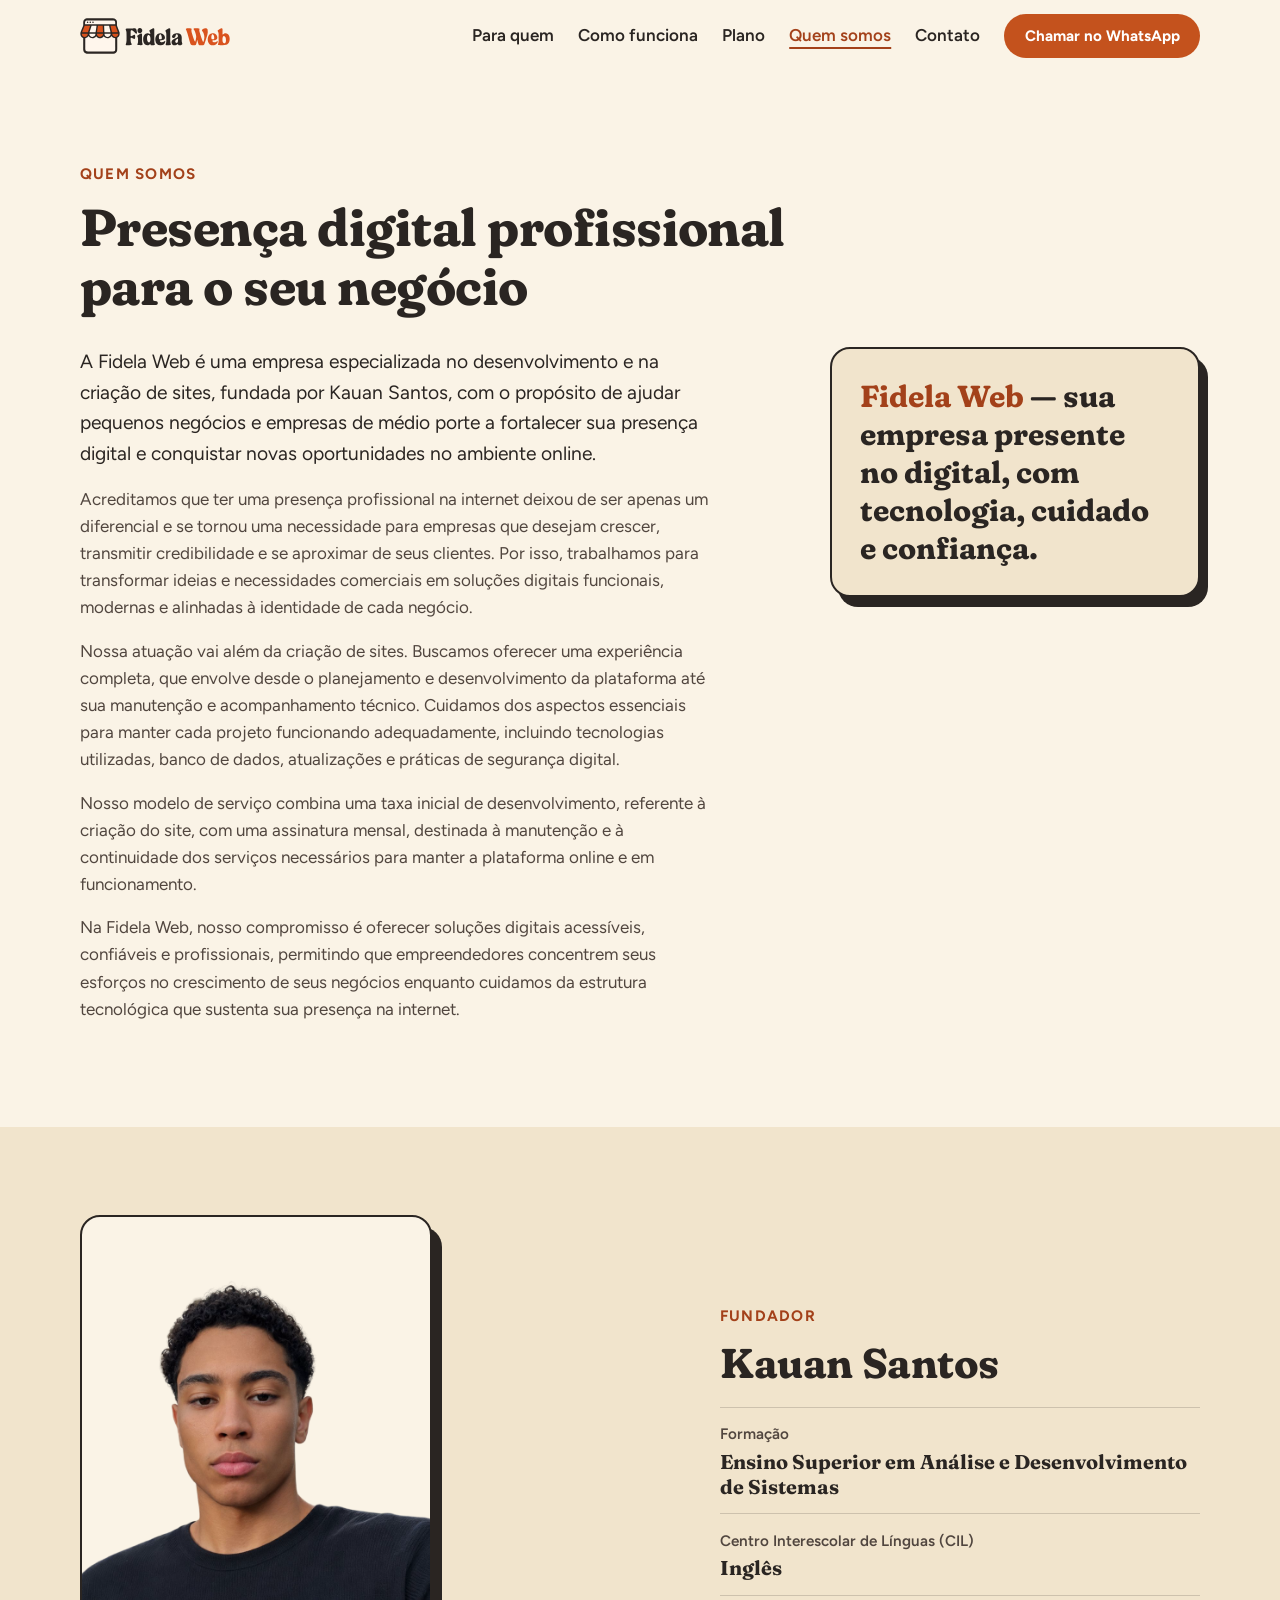
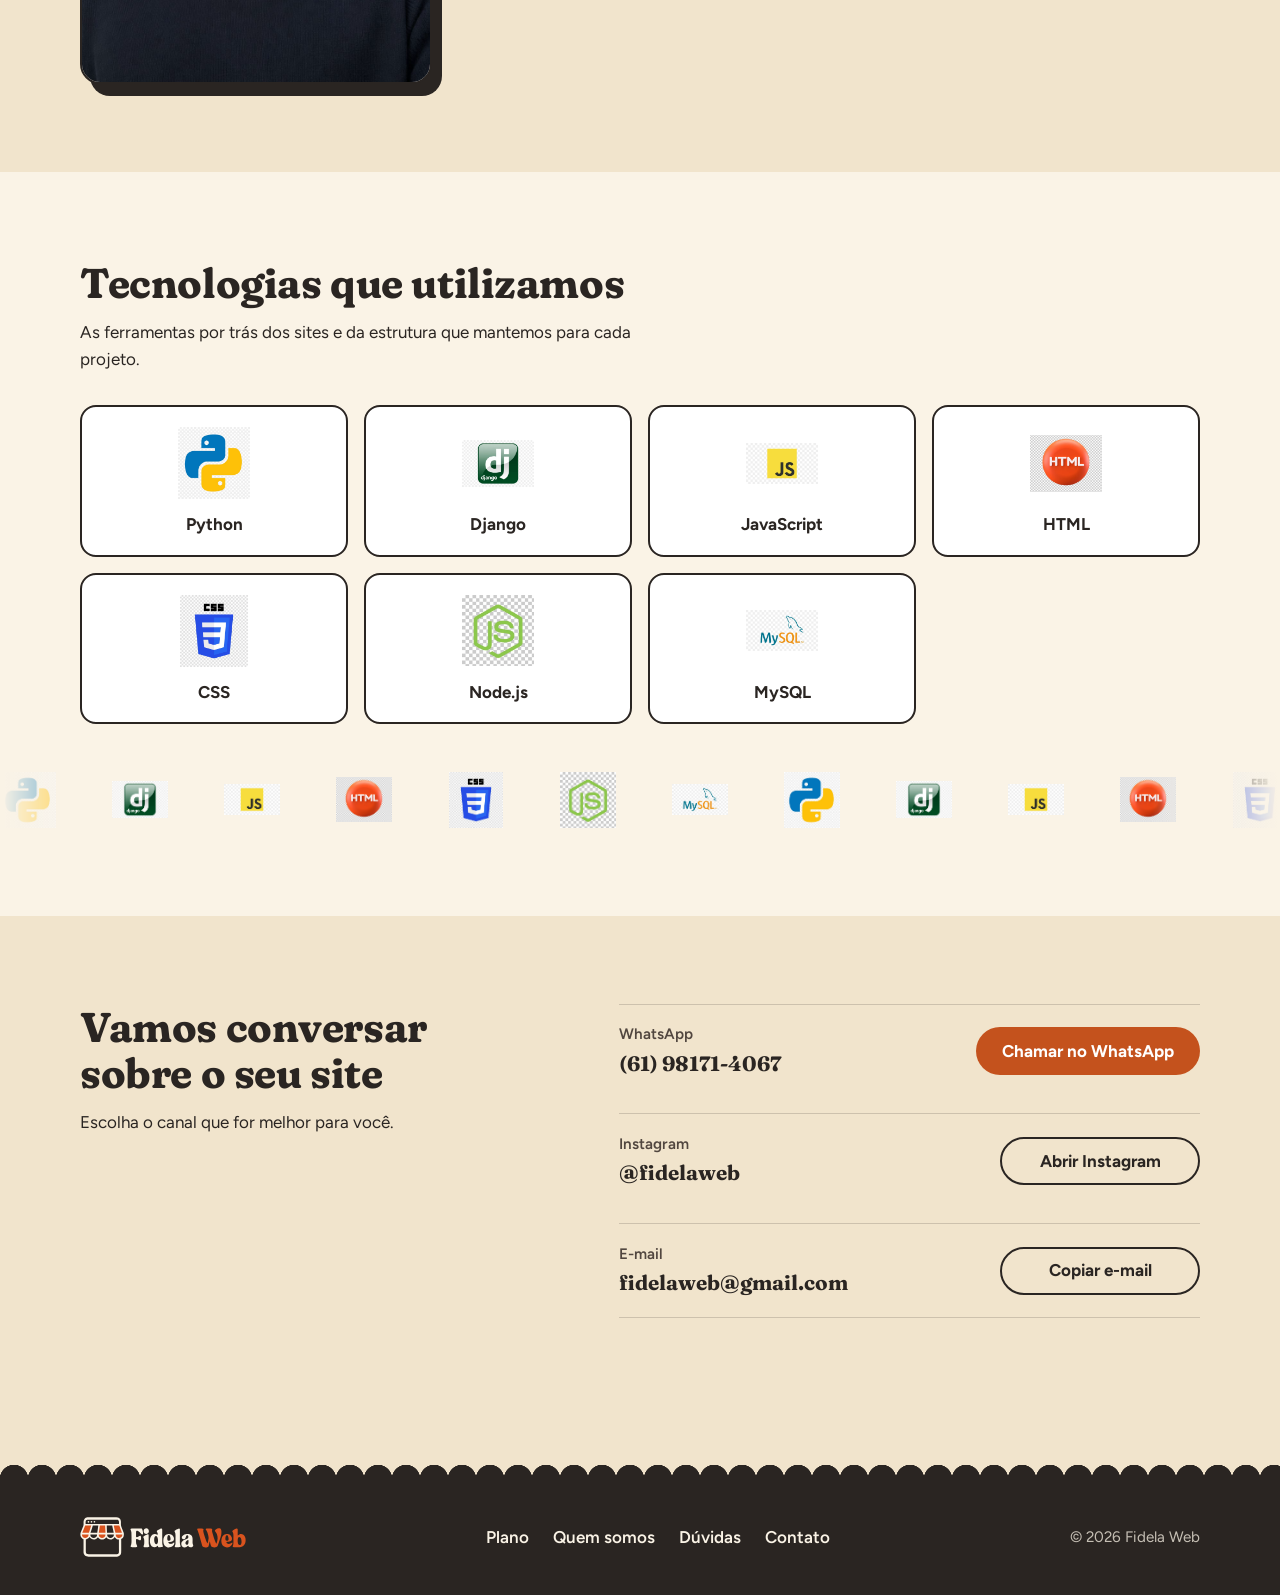
==== quem-somos.html @ 231929d7 "feat: adiciona página Quem somos com fundador, tecnologias e faixa de logos Co-Authored-By: Claude S" ====
<!DOCTYPE html>
<html lang="pt-BR">
<head>
  <meta charset="utf-8">
  <meta name="viewport" content="width=device-width, initial-scale=1">
  <title>Quem somos | Fidela Web</title>
  <meta name="description" content="Conheça a Fidela Web, empresa de criação de sites fundada por Kauan Santos, e as tecnologias que utilizamos.">
  <meta name="theme-color" content="#FAF3E6">
  <link rel="icon" href="favicon.ico" sizes="48x48">
  <link rel="icon" type="image/png" sizes="32x32" href="assets/favicon-32.png">
  <link rel="icon" type="image/png" sizes="512x512" href="assets/favicon-512.png">
  <link rel="apple-touch-icon" href="assets/apple-touch-icon.png">
  <script>document.documentElement.className += " js";</script>
  <link rel="preconnect" href="https://fonts.googleapis.com">
  <link rel="preconnect" href="https://fonts.gstatic.com" crossorigin>
  <link href="https://fonts.googleapis.com/css2?family=Fraunces:opsz,wght,SOFT@9..144,500..800,100&family=Figtree:wght@400;500;600;700&display=swap" rel="stylesheet">
  <link rel="stylesheet" href="styles.css">
</head>
<body>
  <div class="progress" aria-hidden="true"><span></span></div>
  <a class="skip" href="#conteudo">Ir para o conteúdo</a>

  <header class="header" data-header>
    <div class="wrap header-in">
      <a class="brand" href="index.html" aria-label="Fidela Web, voltar ao início">
        <img class="brand-img" src="assets/fidela-web-logo.svg" alt="Fidela Web">
      </a>

      <button class="menu-toggle" type="button" aria-expanded="false" aria-controls="menu" aria-label="Abrir menu">
        <span class="menu-bars" aria-hidden="true"></span>
      </button>

      <nav class="nav" id="menu" aria-label="Principal">
        <ul>
          <li><a href="index.html#para-quem">Para quem</a></li>
          <li><a href="index.html#como-funciona">Como funciona</a></li>
          <li><a href="index.html#plano">Plano</a></li>
          <li><a href="quem-somos.html" aria-current="page">Quem somos</a></li>
          <li><a href="index.html#contato">Contato</a></li>
        </ul>
        <a class="btn btn-primary btn-sm nav-cta" href="index.html#contato" data-wa>Chamar no WhatsApp</a>
      </nav>
    </div>
  </header>

  <main id="conteudo">
    <!-- QUEM SOMOS -->
    <section class="section about" id="quem-somos">
      <div class="wrap">
        <p class="eyebrow">Quem somos</p>
        <h1 class="about-title">Presença digital profissional para o seu negócio</h1>
        <div class="about-grid">
          <div class="about-text">
            <p class="about-lead">A Fidela Web é uma empresa especializada no desenvolvimento e na criação de sites, fundada por Kauan Santos, com o propósito de ajudar pequenos negócios e empresas de médio porte a fortalecer sua presença digital e conquistar novas oportunidades no ambiente online.</p>
            <p>Acreditamos que ter uma presença profissional na internet deixou de ser apenas um diferencial e se tornou uma necessidade para empresas que desejam crescer, transmitir credibilidade e se aproximar de seus clientes. Por isso, trabalhamos para transformar ideias e necessidades comerciais em soluções digitais funcionais, modernas e alinhadas à identidade de cada negócio.</p>
            <p>Nossa atuação vai além da criação de sites. Buscamos oferecer uma experiência completa, que envolve desde o planejamento e desenvolvimento da plataforma até sua manutenção e acompanhamento técnico. Cuidamos dos aspectos essenciais para manter cada projeto funcionando adequadamente, incluindo tecnologias utilizadas, banco de dados, atualizações e práticas de segurança digital.</p>
            <p>Nosso modelo de serviço combina uma taxa inicial de desenvolvimento, referente à criação do site, com uma assinatura mensal, destinada à manutenção e à continuidade dos serviços necessários para manter a plataforma online e em funcionamento.</p>
            <p>Na Fidela Web, nosso compromisso é oferecer soluções digitais acessíveis, confiáveis e profissionais, permitindo que empreendedores concentrem seus esforços no crescimento de seus negócios enquanto cuidamos da estrutura tecnológica que sustenta sua presença na internet.</p>
          </div>
          <aside class="slogan reveal" aria-label="Lema da Fidela Web">
            <p><strong>Fidela Web</strong> — sua empresa presente no digital, com tecnologia, cuidado e confiança.</p>
          </aside>
        </div>
      </div>
    </section>

    <!-- FUNDADOR -->
    <section class="section section-areia" id="fundador">
      <div class="wrap founder">
        <figure class="founder-photo reveal">
          <img src="assets/fotopessoal.png" alt="Kauan Santos, fundador da Fidela Web" width="810" height="1080" loading="lazy">
        </figure>
        <div class="founder-info reveal reveal-late">
          <p class="eyebrow">Fundador</p>
          <h2>Kauan Santos</h2>
          <dl class="facts">
            <div>
              <dt>Formação</dt>
              <dd>Ensino Superior em Análise e Desenvolvimento de Sistemas</dd>
            </div>
            <div>
              <dt>Centro Interescolar de Línguas (CIL)</dt>
              <dd>Inglês</dd>
            </div>
          </dl>
        </div>
      </div>
    </section>

    <!-- TECNOLOGIAS -->
    <section class="section" id="tecnologias">
      <div class="wrap">
        <div class="reveal">
          <h2>Tecnologias que utilizamos</h2>
          <p class="measure">As ferramentas por trás dos sites e da estrutura que mantemos para cada projeto.</p>
        </div>

        <ul class="tech reveal-stagger">
          <li><img src="assets/python.webp" alt="Python" width="500" height="500" loading="lazy"><span>Python</span></li>
          <li><img src="assets/django.webp" alt="Django" width="500" height="326" loading="lazy"><span>Django</span></li>
          <li><img src="assets/javascript.webp" alt="JavaScript" width="500" height="281" loading="lazy"><span>JavaScript</span></li>
          <li><img src="assets/html.webp" alt="HTML" width="500" height="400" loading="lazy"><span>HTML</span></li>
          <li><img src="assets/css.webp" alt="CSS" width="500" height="525" loading="lazy"><span>CSS</span></li>
          <li><img src="assets/nodejs.webp" alt="Node.js" width="500" height="497" loading="lazy"><span>Node.js</span></li>
          <li><img src="assets/mysql.webp" alt="MySQL" width="500" height="281" loading="lazy"><span>MySQL</span></li>
        </ul>
      </div>

      <!-- Faixa decorativa em movimento (escondida com movimento reduzido) -->
      <div class="marquee" aria-hidden="true">
        <div class="marquee-track">
          <ul>
            <li><img src="assets/python.webp" alt="" loading="lazy"></li>
            <li><img src="assets/django.webp" alt="" loading="lazy"></li>
            <li><img src="assets/javascript.webp" alt="" loading="lazy"></li>
            <li><img src="assets/html.webp" alt="" loading="lazy"></li>
            <li><img src="assets/css.webp" alt="" loading="lazy"></li>
            <li><img src="assets/nodejs.webp" alt="" loading="lazy"></li>
            <li><img src="assets/mysql.webp" alt="" loading="lazy"></li>
          </ul>
          <ul>
            <li><img src="assets/python.webp" alt="" loading="lazy"></li>
            <li><img src="assets/django.webp" alt="" loading="lazy"></li>
            <li><img src="assets/javascript.webp" alt="" loading="lazy"></li>
            <li><img src="assets/html.webp" alt="" loading="lazy"></li>
            <li><img src="assets/css.webp" alt="" loading="lazy"></li>
            <li><img src="assets/nodejs.webp" alt="" loading="lazy"></li>
            <li><img src="assets/mysql.webp" alt="" loading="lazy"></li>
          </ul>
        </div>
      </div>
    </section>

    <!-- CONTATO -->
    <section class="section section-contact" id="contato">
      <div class="wrap contact">
        <div class="reveal">
          <h2>Vamos conversar sobre o seu site</h2>
          <p class="measure">Escolha o canal que for melhor para você.</p>
        </div>
        <ul class="channels reveal-stagger">
          <li>
            <div class="channel-info">
              <span class="channel-name">WhatsApp</span>
              <span class="channel-value" data-phone-text>(61) 98171-4067</span>
            </div>
            <a class="btn btn-primary" href="https://wa.me/5561981714067" data-wa target="_blank" rel="noopener noreferrer">Chamar no WhatsApp</a>
          </li>
          <li>
            <div class="channel-info">
              <span class="channel-name">Instagram</span>
              <span class="channel-value" data-ig-text>@fidelaweb</span>
            </div>
            <a class="btn btn-ghost" href="https://www.instagram.com/fidelaweb/" data-ig target="_blank" rel="noopener noreferrer">Abrir Instagram</a>
          </li>
          <li>
            <div class="channel-info">
              <span class="channel-name">E-mail</span>
              <span class="channel-value channel-email" data-email-text>fidelaweb@gmail.com</span>
            </div>
            <button class="btn btn-ghost" type="button" data-copy-email>Copiar e-mail</button>
          </li>
        </ul>
        <p class="copy-status" role="status" aria-live="polite" data-copy-status></p>
      </div>
    </section>
  </main>

  <footer class="footer">
    <div class="wrap footer-in">
      <p class="footer-brand"><img class="brand-img" src="assets/fidela-web-logo-fundo-escuro.svg" alt="Fidela Web"></p>
      <ul class="footer-links">
        <li><a href="index.html#plano">Plano</a></li>
        <li><a href="quem-somos.html">Quem somos</a></li>
        <li><a href="index.html#duvidas">Dúvidas</a></li>
        <li><a href="index.html#contato">Contato</a></li>
      </ul>
      <p class="footer-copy">&copy; <span data-year>2026</span> Fidela Web</p>
    </div>
  </footer>

  <script src="config.js"></script>
  <script src="script.js" defer></script>
</body>
</html>
---- styles.css ----
/* ==========================================================
   Fidela Web | estilos
   Paleta: creme, areia, carvão, terracota, musgo
   ========================================================== */

:root {
  --creme: #FAF3E6;
  --areia: #F1E4CC;
  --carvao: #2A2522;
  --carvao-suave: #51463F;
  --terra: #C4521D;
  --terra-escura: #A3411A;
  --terra-clara: #EE8F63;
  --musgo: #3F5C43;
  --linha: rgba(42, 37, 34, .18);

  --serif: "Fraunces", Georgia, "Times New Roman", serif;
  --sans: "Figtree", system-ui, -apple-system, "Segoe UI", Roboto, Arial, sans-serif;

  --wrap: 1120px;
  --gutter: clamp(1.25rem, 4vw, 2rem);
}

*, *::before, *::after { box-sizing: border-box; }

[hidden] { display: none !important; }

html {
  -webkit-text-size-adjust: 100%;
  scroll-padding-top: 5.5rem;
}

@media (prefers-reduced-motion: no-preference) {
  html { scroll-behavior: smooth; }
}

body {
  margin: 0;
  font-family: var(--sans);
  font-size: 1.0625rem;
  line-height: 1.6;
  color: var(--carvao);
  background: var(--creme);
  overflow-x: clip;
}

img, svg { display: block; max-width: 100%; }

h1, h2, h3 {
  font-family: var(--serif);
  font-weight: 700;
  font-variation-settings: "SOFT" 100;
  line-height: 1.12;
  letter-spacing: -.01em;
  margin: 0 0 .75rem;
  text-wrap: balance;
}

h1 { font-size: clamp(2.15rem, 1.2rem + 4.6vw, 3.9rem); }
h2 { font-size: clamp(1.7rem, 1.1rem + 2.4vw, 2.6rem); }
h3 { font-size: 1.25rem; }

p { margin: 0 0 1rem; }
ul, ol { margin: 0; padding: 0; list-style: none; }

a { color: inherit; }

:focus-visible {
  outline: 3px solid var(--carvao);
  outline-offset: 3px;
  border-radius: 4px;
}

.wrap {
  width: 100%;
  max-width: calc(var(--wrap) + var(--gutter) * 2);
  margin-inline: auto;
  padding-inline: var(--gutter);
}

.measure { max-width: 36rem; }

.skip {
  position: absolute;
  left: 1rem;
  top: -4rem;
  z-index: 100;
  background: var(--carvao);
  color: var(--creme);
  padding: .6rem 1rem;
  border-radius: 8px;
}
.skip:focus { top: 1rem; }

/* ---------- Botões ---------- */
.btn {
  display: inline-flex;
  align-items: center;
  justify-content: center;
  min-height: 48px;
  padding: .7rem 1.5rem;
  border: 2px solid transparent;
  border-radius: 999px;
  font: inherit;
  font-weight: 700;
  line-height: 1.2;
  text-align: center;
  text-decoration: none;
  cursor: pointer;
  transition: background-color .2s ease, color .2s ease, border-color .2s ease, transform .2s ease;
}
.btn-primary { background: var(--terra); color: #fff; }
.btn-primary:hover { background: var(--terra-escura); }
.btn-ghost { background: transparent; color: var(--carvao); border-color: var(--carvao); }
.btn-ghost:hover { background: var(--carvao); color: var(--creme); }
.btn-sm { min-height: 44px; padding: .5rem 1.15rem; font-size: .95rem; }
.btn-block { width: 100%; }
.btn:active { transform: translateY(1px); }

/* ---------- Cabeçalho ---------- */
.header {
  position: sticky;
  top: 0;
  z-index: 50;
  background: rgba(250, 243, 230, .94);
  -webkit-backdrop-filter: blur(8px);
  backdrop-filter: blur(8px);
  border-bottom: 2px solid transparent;
  transition: border-color .2s ease;
}
.header.is-scrolled { border-bottom-color: var(--linha); }

.header-in {
  display: flex;
  align-items: center;
  justify-content: space-between;
  gap: 1rem;
  min-height: 4.5rem;
  position: relative;
}

.brand {
  display: inline-flex;
  align-items: center;
  min-height: 44px;
  text-decoration: none;
}
.brand-img { height: 36px; width: auto; max-width: min(190px, 58vw); }
.footer .brand-img { height: 40px; }

.brand-name {
  font-family: var(--serif);
  font-weight: 800;
  font-variation-settings: "SOFT" 100;
  font-size: 1.5rem;
  line-height: 1;
  letter-spacing: -.01em;
  color: var(--carvao);
}
.brand-name .web { color: var(--terra); }

.menu-toggle {
  display: none;
  width: 48px;
  height: 48px;
  padding: 0;
  border: 2px solid var(--carvao);
  border-radius: 12px;
  background: transparent;
  cursor: pointer;
  align-items: center;
  justify-content: center;
}
.menu-bars,
.menu-bars::before,
.menu-bars::after {
  display: block;
  width: 22px;
  height: 2.5px;
  background: var(--carvao);
  border-radius: 2px;
  transition: transform .2s ease, opacity .2s ease;
}
.menu-bars { position: relative; }
.menu-bars::before, .menu-bars::after { content: ""; position: absolute; left: 0; }
.menu-bars::before { top: -7px; }
.menu-bars::after { top: 7px; }
.menu-toggle[aria-expanded="true"] .menu-bars { background: transparent; }
.menu-toggle[aria-expanded="true"] .menu-bars::before { transform: translateY(7px) rotate(45deg); }
.menu-toggle[aria-expanded="true"] .menu-bars::after { transform: translateY(-7px) rotate(-45deg); }

.nav { display: flex; align-items: center; gap: 1.5rem; }
.nav ul { display: flex; gap: 1.5rem; }
.nav a:not(.btn) { display: inline-flex; align-items: center; min-height: 44px; text-decoration: none; font-weight: 600; }
.nav a:not(.btn):hover { color: var(--terra-escura); text-decoration: underline; text-underline-offset: 6px; text-decoration-thickness: 2px; }

@media (max-width: 1039px) {
  .js .menu-toggle { display: inline-flex; }
  .js .nav {
    display: none;
    position: absolute;
    top: 100%;
    left: 0;
    right: 0;
    flex-direction: column;
    align-items: stretch;
    gap: 1rem;
    padding: 1rem var(--gutter) 1.5rem;
    background: var(--creme);
    border-bottom: 2px solid var(--linha);
  }
  .js .nav.is-open { display: flex; }
  .js .nav ul { flex-direction: column; gap: 0; }
  .js .nav ul a { display: block; padding: .85rem 0; border-bottom: 1px solid var(--linha); }
  .nav { flex-wrap: wrap; }
  .nav ul { flex-wrap: wrap; }
}

/* ---------- Hero ---------- */
.hero {
  --p: 0;
  position: relative;
  padding-block: clamp(2rem, 6vw, 4.5rem) clamp(3rem, 7vw, 5.5rem);
  overflow: hidden;
}

.hero-blob {
  position: absolute;
  width: min(60vw, 560px);
  aspect-ratio: 1;
  right: -10%;
  top: 4%;
  background: var(--areia);
  border-radius: 50%;
  transform: translateY(calc(var(--p) * 140px)) scale(calc(1 + var(--p) * .25));
}

.hero-in {
  position: relative;
  display: grid;
  gap: clamp(2rem, 5vw, 3.5rem);
  align-items: center;
}

.hero-text h1 { max-width: 14em; }
.lead { font-size: 1.2rem; max-width: 34rem; color: var(--carvao-suave); }

.cta-row { display: flex; flex-wrap: wrap; gap: .75rem; margin-top: 1.5rem; }
.hero-note { margin: 1.25rem 0 0; font-size: .95rem; color: var(--carvao-suave); }

.hero-visual { padding: 0 14px 14px 0; }

.mock {
  background: #fff;
  border: 2px solid var(--carvao);
  border-radius: 16px;
  overflow: hidden;
  box-shadow: 10px 12px 0 var(--carvao);
  max-width: 460px;
  margin-inline: auto;
  transform: translateY(calc(var(--p) * -60px)) rotate(calc(2deg - var(--p) * 5deg));
  transform-origin: 50% 80%;
}

.mock-bar {
  display: flex;
  align-items: center;
  gap: .4rem;
  padding: .65rem .85rem;
  background: var(--areia);
  border-bottom: 2px solid var(--carvao);
}
.mock-bar i { width: 10px; height: 10px; border-radius: 50%; background: var(--carvao); opacity: .75; }
.mock-url {
  margin-left: .5rem;
  flex: 1;
  min-width: 0;
  overflow: hidden;
  text-overflow: ellipsis;
  white-space: nowrap;
  background: #fff;
  border-radius: 999px;
  padding: .15rem .8rem;
  font-size: .8rem;
  color: var(--carvao-suave);
}

.awning-wrap { height: 46px; overflow: hidden; background: var(--areia); }
.awning {
  height: 46px;
  background: repeating-linear-gradient(90deg, var(--terra) 0 28px, #fff 28px 56px);
  -webkit-mask:
    linear-gradient(#000 0 0) top / 100% 32px no-repeat,
    radial-gradient(circle at 14px 0, #000 14px, transparent 14.5px) bottom / 28px 14px repeat-x;
  mask:
    linear-gradient(#000 0 0) top / 100% 32px no-repeat,
    radial-gradient(circle at 14px 0, #000 14px, transparent 14.5px) bottom / 28px 14px repeat-x;
}

@media (prefers-reduced-motion: no-preference) {
  .awning { animation: toldo .9s cubic-bezier(.3, 1.35, .5, 1) .25s both; }
  @keyframes toldo {
    from { transform: translateY(-100%); }
    to { transform: translateY(0); }
  }
}

.mock-body {
  display: grid;
  gap: .65rem;
  padding: .5rem 1.25rem 1.5rem;
  background: var(--areia);
}
.mock-title { height: 20px; width: 64%; border-radius: 6px; background: var(--carvao); }
.mock-line { height: 10px; border-radius: 6px; background: rgba(42, 37, 34, .28); }
.mock-line.l1 { width: 92%; }
.mock-line.l2 { width: 70%; }
.mock-tiles { display: grid; grid-template-columns: 1fr 1fr; gap: .6rem; margin-block: .35rem; }
.mock-tiles span { height: 64px; border-radius: 10px; background: #fff; border: 2px solid var(--carvao); }
.mock-tiles span:first-child { background: rgba(196, 82, 29, .22); }
.mock-btn {
  justify-self: start;
  background: var(--terra);
  color: #fff;
  font-weight: 700;
  font-size: .85rem;
  padding: .55rem 1rem;
  border-radius: 999px;
}

@media (min-width: 900px) {
  .hero-in { grid-template-columns: 1.1fr .9fr; }
}

/* ---------- Seções ---------- */
.section { padding-block: clamp(3.25rem, 7vw, 5.5rem); }
.section-tight { padding-block: clamp(2rem, 5vw, 3.5rem); }

.split { display: grid; gap: 2rem; }
@media (min-width: 860px) {
  .split { grid-template-columns: 1fr 1fr; gap: 4rem; align-items: start; }
}

.list-title { font-size: 1.15rem; margin-bottom: 1rem; }

@media (min-width: 860px) {
  .split-sticky > :first-child { position: sticky; top: 6.5rem; }
}

.ticks li {
  position: relative;
  padding: .85rem 0 .85rem 2.1rem;
  border-top: 1px solid var(--linha);
}
.ticks li:last-child { border-bottom: 1px solid var(--linha); }
.ticks li::before {
  content: "";
  position: absolute;
  left: .15rem;
  top: 1.25rem;
  width: .9rem;
  height: .5rem;
  border-left: 3px solid var(--terra);
  border-bottom: 3px solid var(--terra);
  transform: rotate(-45deg);
}
.ticks strong { display: block; }

/* ---------- Passos ---------- */
.steps {
  --fill: 1;
  position: relative;
  margin-top: 0;
  display: grid;
  gap: 2rem;
}
.steps::before,
.steps::after {
  content: "";
  position: absolute;
  left: 1.2rem;
  top: 1.2rem;
  width: 3px;
  margin-left: -1.5px;
  border-radius: 2px;
}
.steps::before { bottom: 1.2rem; background: var(--linha); }
.steps::after { height: calc((100% - 2.4rem) * var(--fill)); background: var(--terra); }

.steps li { position: relative; display: grid; grid-template-columns: 2.4rem 1fr; gap: 1.25rem; align-items: start; }
.steps h3 { margin: .15rem 0 .25rem; }
.steps p { margin: 0; color: var(--carvao-suave); }

.num {
  position: relative;
  z-index: 1;
  display: grid;
  place-items: center;
  width: 2.4rem;
  height: 2.4rem;
  border-radius: 50%;
  background: var(--terra);
  color: #fff;
  font-family: var(--serif);
  font-weight: 800;
  font-size: 1.1rem;
  transition: background-color .3s ease, color .3s ease;
}
.js .steps li:not(.is-active) .num { background: var(--areia); color: var(--carvao-suave); }

/* ---------- Plano ---------- */
.plan {
  display: grid;
  gap: 2rem;
  padding: clamp(1.5rem, 4vw, 3rem);
  border-radius: 24px;
  background: var(--carvao);
  color: var(--creme);
}
.plan h2 { margin-bottom: 1.5rem; }
.includes li {
  position: relative;
  padding: .9rem 0 .9rem 2.1rem;
  border-top: 1px solid rgba(250, 243, 230, .22);
}
.includes li::before {
  content: "";
  position: absolute;
  left: .15rem;
  top: 1.35rem;
  width: .9rem;
  height: .5rem;
  border-left: 3px solid var(--terra-clara);
  border-bottom: 3px solid var(--terra-clara);
  transform: rotate(-45deg);
}
.includes strong { display: block; font-size: 1.1rem; }
.includes span { display: block; color: rgba(250, 243, 230, .82); }

.plan-price {
  align-self: center;
  padding: 1.5rem;
  border-radius: 18px;
  background: var(--creme);
  color: var(--carvao);
}
.price {
  margin: 0;
  font-family: var(--serif);
  font-weight: 800;
  font-variation-settings: "SOFT" 100;
  font-size: clamp(2.8rem, 2rem + 4vw, 4.2rem);
  line-height: 1;
}
.price-cur { font-size: .45em; margin-right: .1em; vertical-align: .55em; }
.price-per { margin: .25rem 0 0; font-weight: 600; }
.price-meta { margin: 1rem 0 1.25rem; padding-top: 1rem; border-top: 1px solid var(--linha); color: var(--carvao-suave); }
.price-note { margin: 1rem 0 0; font-size: .9rem; color: var(--carvao-suave); }

@media (min-width: 860px) {
  .plan { grid-template-columns: 1.25fr .75fr; gap: 3rem; }
}

/* ---------- Em breve ---------- */
.soon {
  display: grid;
  gap: 1rem;
  align-items: start;
  padding-block: 1.75rem;
  border-block: 2px solid var(--linha);
}
.soon h2 { font-size: clamp(1.4rem, 1.1rem + 1.2vw, 1.9rem); }
.soon p { margin-bottom: 0; color: var(--carvao-suave); }
.badge {
  justify-self: start;
  background: var(--musgo);
  color: #fff;
  font-weight: 700;
  font-size: .9rem;
  padding: .3rem .85rem;
  border-radius: 999px;
}
@media (min-width: 760px) {
  .soon { grid-template-columns: auto 1fr; gap: 1.75rem; }
  .badge { margin-top: .35rem; }
}

/* ---------- FAQ ---------- */
.faq { max-width: 52rem; margin-top: 1.5rem; border-bottom: 1px solid var(--linha); }
.faq details { border-top: 1px solid var(--linha); }
.faq summary {
  position: relative;
  display: block;
  padding: 1.1rem 2.75rem 1.1rem 0;
  font-weight: 700;
  font-size: 1.1rem;
  cursor: pointer;
  list-style: none;
}
.faq summary::-webkit-details-marker { display: none; }
.faq summary::before,
.faq summary::after {
  content: "";
  position: absolute;
  right: .5rem;
  top: 50%;
  width: 16px;
  height: 2.5px;
  margin-top: -1px;
  background: var(--terra);
  border-radius: 2px;
  transition: transform .2s ease;
}
.faq summary::after { transform: rotate(90deg); }
.faq details[open] summary::after { transform: rotate(0deg); }
.faq details p { margin: 0 0 1.25rem; max-width: 40rem; color: var(--carvao-suave); }

/* ---------- Contato ---------- */
.section-contact { background: var(--areia); }
.contact { display: grid; gap: 2rem; }
.channels { display: grid; gap: 1rem; }
.channels li {
  display: grid;
  gap: .9rem;
  padding: 1.1rem 0;
  border-top: 1px solid var(--linha);
}
.channels li:last-child { border-bottom: 1px solid var(--linha); }
.channel-info { display: grid; min-width: 0; }
.channel-name { font-weight: 600; color: var(--carvao-suave); font-size: .95rem; }
.channel-value { font-family: var(--serif); font-weight: 700; font-size: 1.3rem; overflow-wrap: anywhere; }
.copy-status { min-height: 1.5em; margin: 0; font-weight: 600; color: var(--musgo); }

@media (min-width: 560px) {
  .channels li { grid-template-columns: 1fr auto; align-items: center; }
  .channels .btn { min-width: 12.5rem; }
}
@media (min-width: 900px) {
  .contact { grid-template-columns: .9fr 1.1fr; gap: 4rem; align-items: start; }
  .copy-status { grid-column: 2; margin-top: -1rem; }
}

/* ---------- Rodapé ---------- */
.footer {
  position: relative;
  background: var(--carvao);
  color: var(--creme);
  padding-block: 2.25rem;
}
.footer::before {
  content: "";
  position: absolute;
  left: 0;
  right: 0;
  top: -14px;
  height: 14px;
  background: radial-gradient(circle at 14px 14px, var(--carvao) 14px, transparent 14.5px) 0 0 / 28px 14px repeat-x;
}
.footer-in { display: grid; gap: 1.25rem; align-items: center; }
.footer .brand-name { color: var(--creme); }
.footer .brand-name .web { color: var(--terra-clara); }
.footer-brand { margin: 0; }
.footer-links { display: flex; flex-wrap: wrap; gap: .25rem 1.5rem; }
.footer-links a { display: inline-flex; align-items: center; min-height: 44px; font-weight: 600; text-decoration: none; }
.footer-links a:hover { text-decoration: underline; text-underline-offset: 6px; text-decoration-thickness: 2px; }
.footer :focus-visible { outline-color: var(--creme); }
.footer-copy { margin: 0; font-size: .95rem; color: rgba(250, 243, 230, .75); }
@media (min-width: 860px) {
  .footer-in { grid-template-columns: auto 1fr auto; gap: 2.5rem; }
  .footer-links { justify-content: center; }
}


/* ---------- Quem somos ---------- */
.nav a[aria-current="page"] { color: var(--terra-escura); text-decoration: underline; text-underline-offset: 6px; text-decoration-thickness: 2px; }

.eyebrow {
  margin: 0 0 .75rem;
  font-weight: 700;
  font-size: .95rem;
  letter-spacing: .08em;
  text-transform: uppercase;
  color: var(--terra-escura);
}
.section-areia { background: var(--areia); }

.about-title { max-width: 16em; margin-bottom: 2rem; font-size: clamp(2rem, 1.2rem + 3.6vw, 3.25rem); }
.about-grid { display: grid; gap: 2.5rem; }
.about-text { max-width: 40rem; }
.about-text p { color: var(--carvao-suave); }
.about-text .about-lead { font-size: 1.2rem; color: var(--carvao); }

.slogan {
  align-self: start;
  padding: 1.75rem;
  border: 2px solid var(--carvao);
  border-radius: 20px;
  background: var(--areia);
  box-shadow: 8px 10px 0 var(--carvao);
}
.slogan p {
  margin: 0;
  font-family: var(--serif);
  font-weight: 700;
  font-variation-settings: "SOFT" 100;
  font-size: clamp(1.4rem, 1.1rem + 1.4vw, 1.9rem);
  line-height: 1.25;
  text-wrap: balance;
}
.slogan strong { color: var(--terra-escura); }

@media (min-width: 900px) {
  .about-grid { grid-template-columns: 1.3fr .7fr; gap: 4rem; }
  .slogan { position: sticky; top: 6.5rem; }
}

.founder { display: grid; gap: 2rem; align-items: center; }
.founder-photo {
  margin: 0;
  width: min(100%, 22rem);
  aspect-ratio: 3 / 4;
  border: 2px solid var(--carvao);
  border-radius: 20px;
  overflow: hidden;
  background: var(--creme);
  box-shadow: 10px 12px 0 var(--carvao);
}
.founder-photo img { width: 100%; height: 100%; object-fit: cover; }
.facts { margin: 1.25rem 0 0; }
.facts > div { padding: .9rem 0; border-top: 1px solid var(--linha); }
.facts > div:last-child { border-bottom: 1px solid var(--linha); }
.facts dt { font-size: .95rem; font-weight: 600; color: var(--carvao-suave); }
.facts dd { margin: .15rem 0 0; font-family: var(--serif); font-weight: 700; font-size: 1.25rem; line-height: 1.25; }
@media (min-width: 760px) {
  .founder { grid-template-columns: auto minmax(0, 30rem); gap: 4rem; justify-content: start; }
}

.tech {
  display: grid;
  grid-template-columns: repeat(2, 1fr);
  gap: 1rem;
  margin-top: 2rem;
}
.tech li {
  display: grid;
  justify-items: center;
  gap: .75rem;
  padding: 1.25rem 1rem 1rem;
  border: 2px solid var(--carvao);
  border-radius: 16px;
  background: #fff;
  font-weight: 700;
}
.tech img { width: 72px; height: 72px; object-fit: contain; }
@media (min-width: 560px) { .tech { grid-template-columns: repeat(3, 1fr); } }
@media (min-width: 900px) { .tech { grid-template-columns: repeat(4, 1fr); } }

/* Faixa de logos: só aparece com movimento permitido */
.marquee { display: none; }
@media (prefers-reduced-motion: no-preference) {
  .marquee {
    display: block;
    margin-top: 3rem;
    overflow: hidden;
    -webkit-mask: linear-gradient(90deg, transparent, #000 10%, #000 90%, transparent);
    mask: linear-gradient(90deg, transparent, #000 10%, #000 90%, transparent);
  }
  .marquee-track { display: flex; width: max-content; animation: faixa 32s linear infinite; }
  .marquee:hover .marquee-track { animation-play-state: paused; }
  .marquee ul { display: flex; flex-shrink: 0; align-items: center; gap: 3.5rem; padding-right: 3.5rem; }
  .marquee img { height: 56px; width: 56px; object-fit: contain; }
  @keyframes faixa {
    from { transform: translateX(0); }
    to { transform: translateX(-50%); }
  }
}

/* ---------- Efeitos de rolagem ---------- */
.progress {
  position: fixed;
  left: 0;
  right: 0;
  top: 0;
  height: 5px;
  z-index: 60;
  pointer-events: none;
}
.progress span {
  display: block;
  height: 100%;
  background: var(--terra);
  transform-origin: 0 50%;
  transform: scaleX(var(--scroll, 0));
}

/* Entrada dos blocos ao rolar (só ativa quando o script confirma que funciona) */
.reveal-on .reveal,
.reveal-on .reveal-stagger > * {
  opacity: 0;
  transform: translateY(44px);
  transition: opacity .8s ease, transform .9s cubic-bezier(.2, .7, .2, 1);
}
.reveal-on .reveal.is-in,
.reveal-on .reveal-stagger > .is-in {
  opacity: 1;
  transform: none;
}
.reveal-on .reveal-late { transition-delay: .15s; }
.reveal-on .reveal-stagger > :nth-child(2) { transition-delay: .1s; }
.reveal-on .reveal-stagger > :nth-child(3) { transition-delay: .2s; }
.reveal-on .reveal-stagger > :nth-child(4) { transition-delay: .3s; }
.reveal-on .reveal-stagger > :nth-child(5) { transition-delay: .4s; }
.reveal-on .reveal-stagger > :nth-child(6) { transition-delay: .5s; }
.reveal-on .reveal-stagger > :nth-child(7) { transition-delay: .6s; }

/* Entrada do texto do topo ao carregar a página */
@media (prefers-reduced-motion: no-preference) {
  .hero-text > * { animation: subir .9s cubic-bezier(.2, .7, .2, 1) both; }
  .hero-text > :nth-child(2) { animation-delay: .12s; }
  .hero-text > :nth-child(3) { animation-delay: .24s; }
  .hero-text > :nth-child(4) { animation-delay: .36s; }
  @keyframes subir {
    from { opacity: 0; transform: translateY(28px); }
    to { opacity: 1; transform: none; }
  }
}

/* ---------- Movimento reduzido ---------- */
@media (prefers-reduced-motion: reduce) {
  *, *::before, *::after {
    animation: none !important;
    transition: none !important;
  }
  .mock { transform: none; }
  .hero-blob { transform: none; }
}
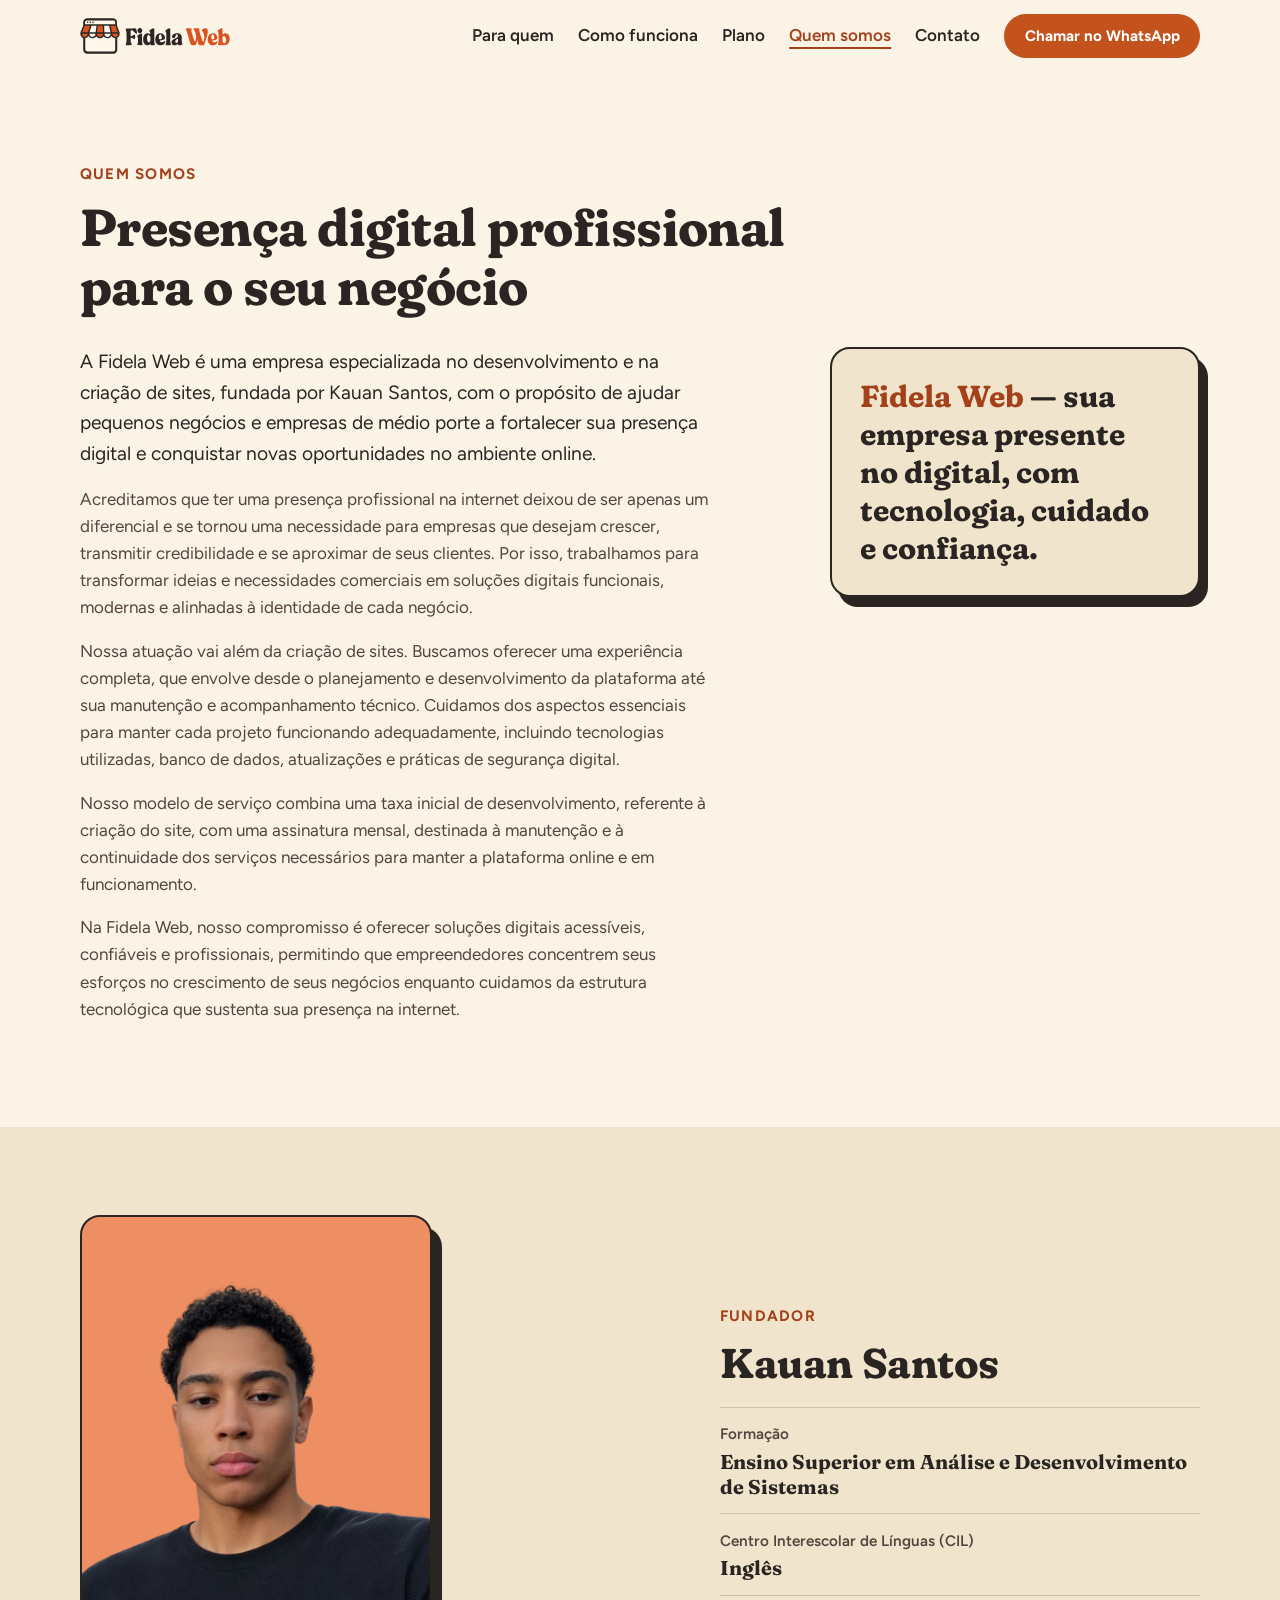
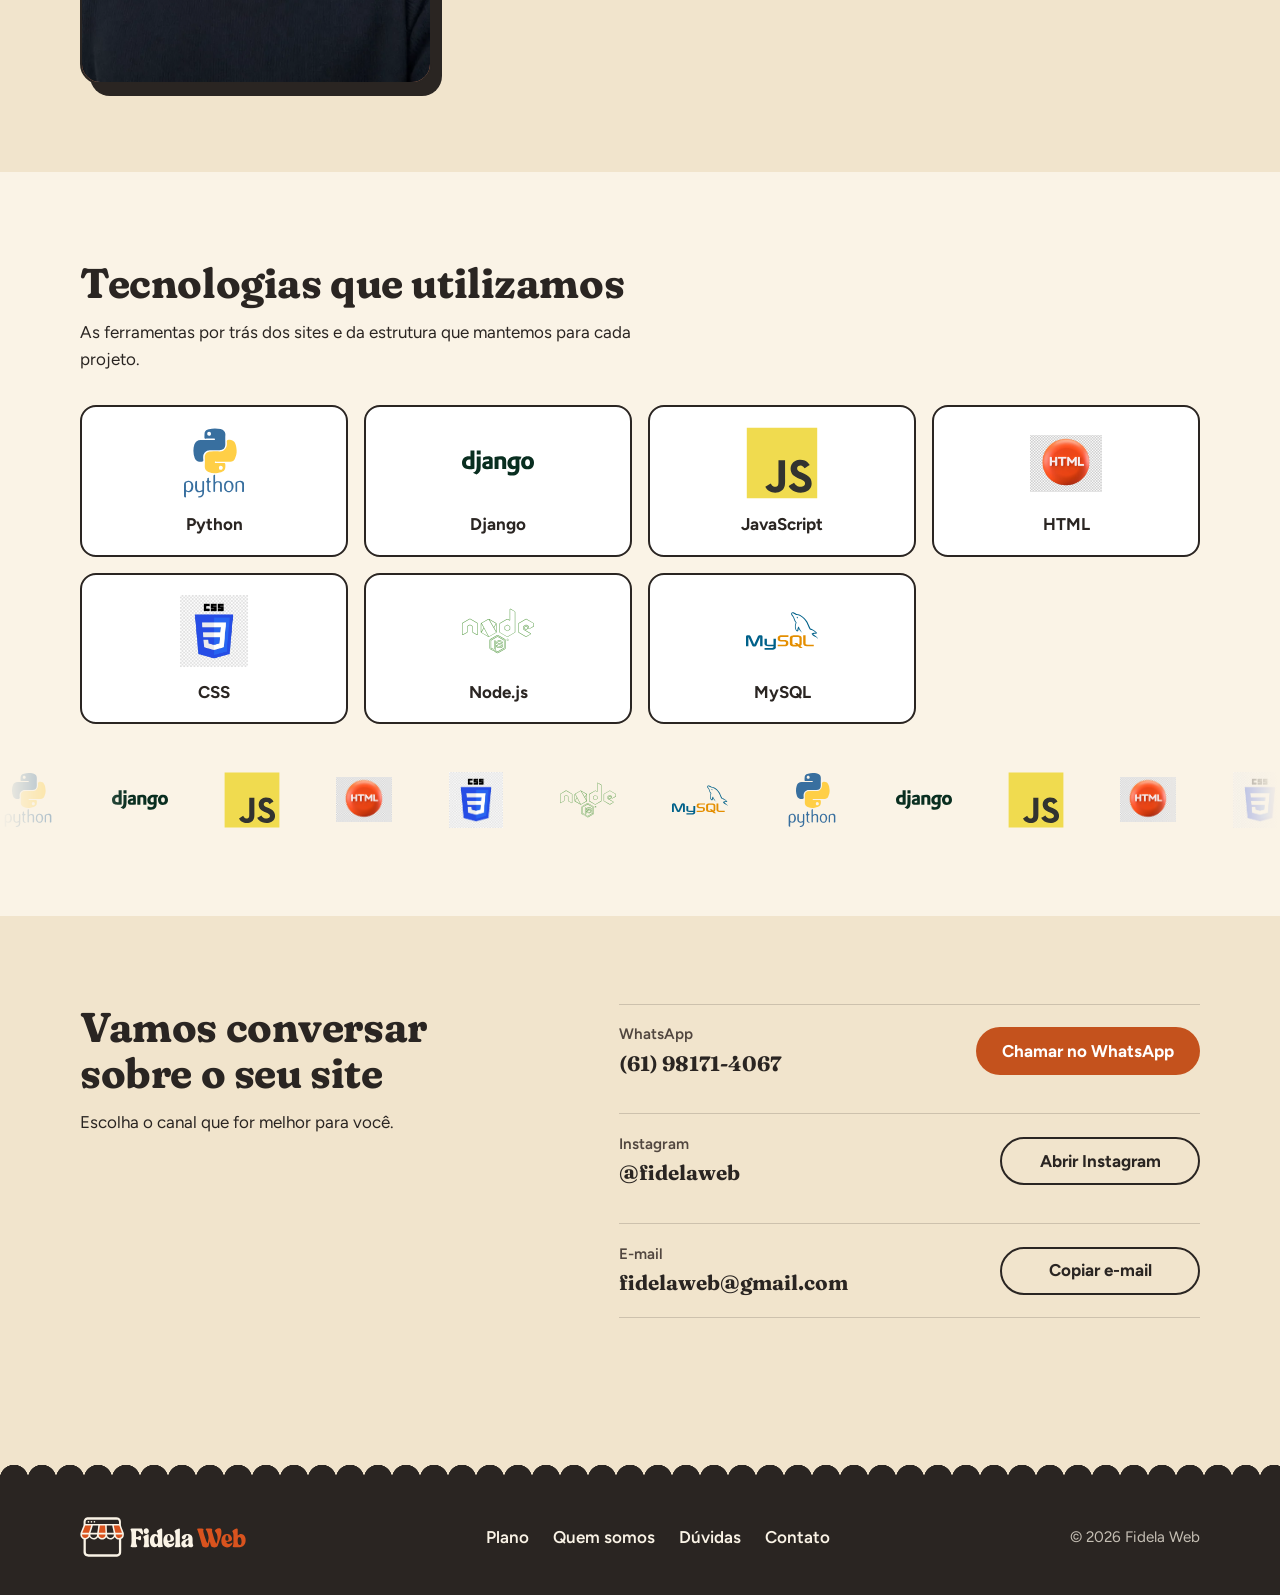
==== commit b4574c59: "feat: usa logos SVG e foto webp na página Quem somos Card do fundador com fundo terracota claro e ob" ====
--- a/quem-somos.html
+++ b/quem-somos.html
@@ -68,7 +68,7 @@
     <section class="section section-areia" id="fundador">
       <div class="wrap founder">
         <figure class="founder-photo reveal">
-          <img src="assets/fotopessoal.png" alt="Kauan Santos, fundador da Fidela Web" width="810" height="1080" loading="lazy">
+          <img src="assets/fotopessoal.webp" alt="Kauan Santos, fundador da Fidela Web" width="810" height="1080" loading="lazy">
         </figure>
         <div class="founder-info reveal reveal-late">
           <p class="eyebrow">Fundador</p>
@@ -96,13 +96,13 @@
         </div>
 
         <ul class="tech reveal-stagger">
-          <li><img src="assets/python.webp" alt="Python" width="500" height="500" loading="lazy"><span>Python</span></li>
-          <li><img src="assets/django.webp" alt="Django" width="500" height="326" loading="lazy"><span>Django</span></li>
-          <li><img src="assets/javascript.webp" alt="JavaScript" width="500" height="281" loading="lazy"><span>JavaScript</span></li>
+          <li><img src="assets/python.svg" alt="Python" width="128" height="128" loading="lazy"><span>Python</span></li>
+          <li><img src="assets/django.svg" alt="Django" width="128" height="128" loading="lazy"><span>Django</span></li>
+          <li><img src="assets/javascript.svg" alt="JavaScript" width="128" height="128" loading="lazy"><span>JavaScript</span></li>
           <li><img src="assets/html.webp" alt="HTML" width="500" height="400" loading="lazy"><span>HTML</span></li>
           <li><img src="assets/css.webp" alt="CSS" width="500" height="525" loading="lazy"><span>CSS</span></li>
-          <li><img src="assets/nodejs.webp" alt="Node.js" width="500" height="497" loading="lazy"><span>Node.js</span></li>
-          <li><img src="assets/mysql.webp" alt="MySQL" width="500" height="281" loading="lazy"><span>MySQL</span></li>
+          <li><img src="assets/nodejs.svg" alt="Node.js" width="128" height="128" loading="lazy"><span>Node.js</span></li>
+          <li><img src="assets/mysql.svg" alt="MySQL" width="128" height="128" loading="lazy"><span>MySQL</span></li>
         </ul>
       </div>
 
@@ -110,22 +110,22 @@
       <div class="marquee" aria-hidden="true">
         <div class="marquee-track">
           <ul>
-            <li><img src="assets/python.webp" alt="" loading="lazy"></li>
-            <li><img src="assets/django.webp" alt="" loading="lazy"></li>
-            <li><img src="assets/javascript.webp" alt="" loading="lazy"></li>
+            <li><img src="assets/python.svg" alt="" loading="lazy"></li>
+            <li><img src="assets/django.svg" alt="" loading="lazy"></li>
+            <li><img src="assets/javascript.svg" alt="" loading="lazy"></li>
             <li><img src="assets/html.webp" alt="" loading="lazy"></li>
             <li><img src="assets/css.webp" alt="" loading="lazy"></li>
-            <li><img src="assets/nodejs.webp" alt="" loading="lazy"></li>
-            <li><img src="assets/mysql.webp" alt="" loading="lazy"></li>
+            <li><img src="assets/nodejs.svg" alt="" loading="lazy"></li>
+            <li><img src="assets/mysql.svg" alt="" loading="lazy"></li>
           </ul>
           <ul>
-            <li><img src="assets/python.webp" alt="" loading="lazy"></li>
-            <li><img src="assets/django.webp" alt="" loading="lazy"></li>
-            <li><img src="assets/javascript.webp" alt="" loading="lazy"></li>
+            <li><img src="assets/python.svg" alt="" loading="lazy"></li>
+            <li><img src="assets/django.svg" alt="" loading="lazy"></li>
+            <li><img src="assets/javascript.svg" alt="" loading="lazy"></li>
             <li><img src="assets/html.webp" alt="" loading="lazy"></li>
             <li><img src="assets/css.webp" alt="" loading="lazy"></li>
-            <li><img src="assets/nodejs.webp" alt="" loading="lazy"></li>
-            <li><img src="assets/mysql.webp" alt="" loading="lazy"></li>
+            <li><img src="assets/nodejs.svg" alt="" loading="lazy"></li>
+            <li><img src="assets/mysql.svg" alt="" loading="lazy"></li>
           </ul>
         </div>
       </div>
--- a/styles.css
+++ b/styles.css
@@ -453,8 +453,7 @@
   line-height: 1;
 }
 .price-cur { font-size: .45em; margin-right: .1em; vertical-align: .55em; }
-.price-per { margin: .25rem 0 0; font-weight: 600; }
-.price-meta { margin: 1rem 0 1.25rem; padding-top: 1rem; border-top: 1px solid var(--linha); color: var(--carvao-suave); }
+.price-per { margin: .25rem 0 1.25rem; padding-bottom: 1.25rem; border-bottom: 1px solid var(--linha); font-weight: 600; }
 .price-note { margin: 1rem 0 0; font-size: .9rem; color: var(--carvao-suave); }
 
 @media (min-width: 860px) {
@@ -622,10 +621,10 @@
   border: 2px solid var(--carvao);
   border-radius: 20px;
   overflow: hidden;
-  background: var(--creme);
+  background: var(--terra-clara);
   box-shadow: 10px 12px 0 var(--carvao);
 }
-.founder-photo img { width: 100%; height: 100%; object-fit: cover; }
+.founder-photo img { width: 100%; height: 100%; object-fit: cover; object-position: bottom; }
 .facts { margin: 1.25rem 0 0; }
 .facts > div { padding: .9rem 0; border-top: 1px solid var(--linha); }
 .facts > div:last-child { border-bottom: 1px solid var(--linha); }
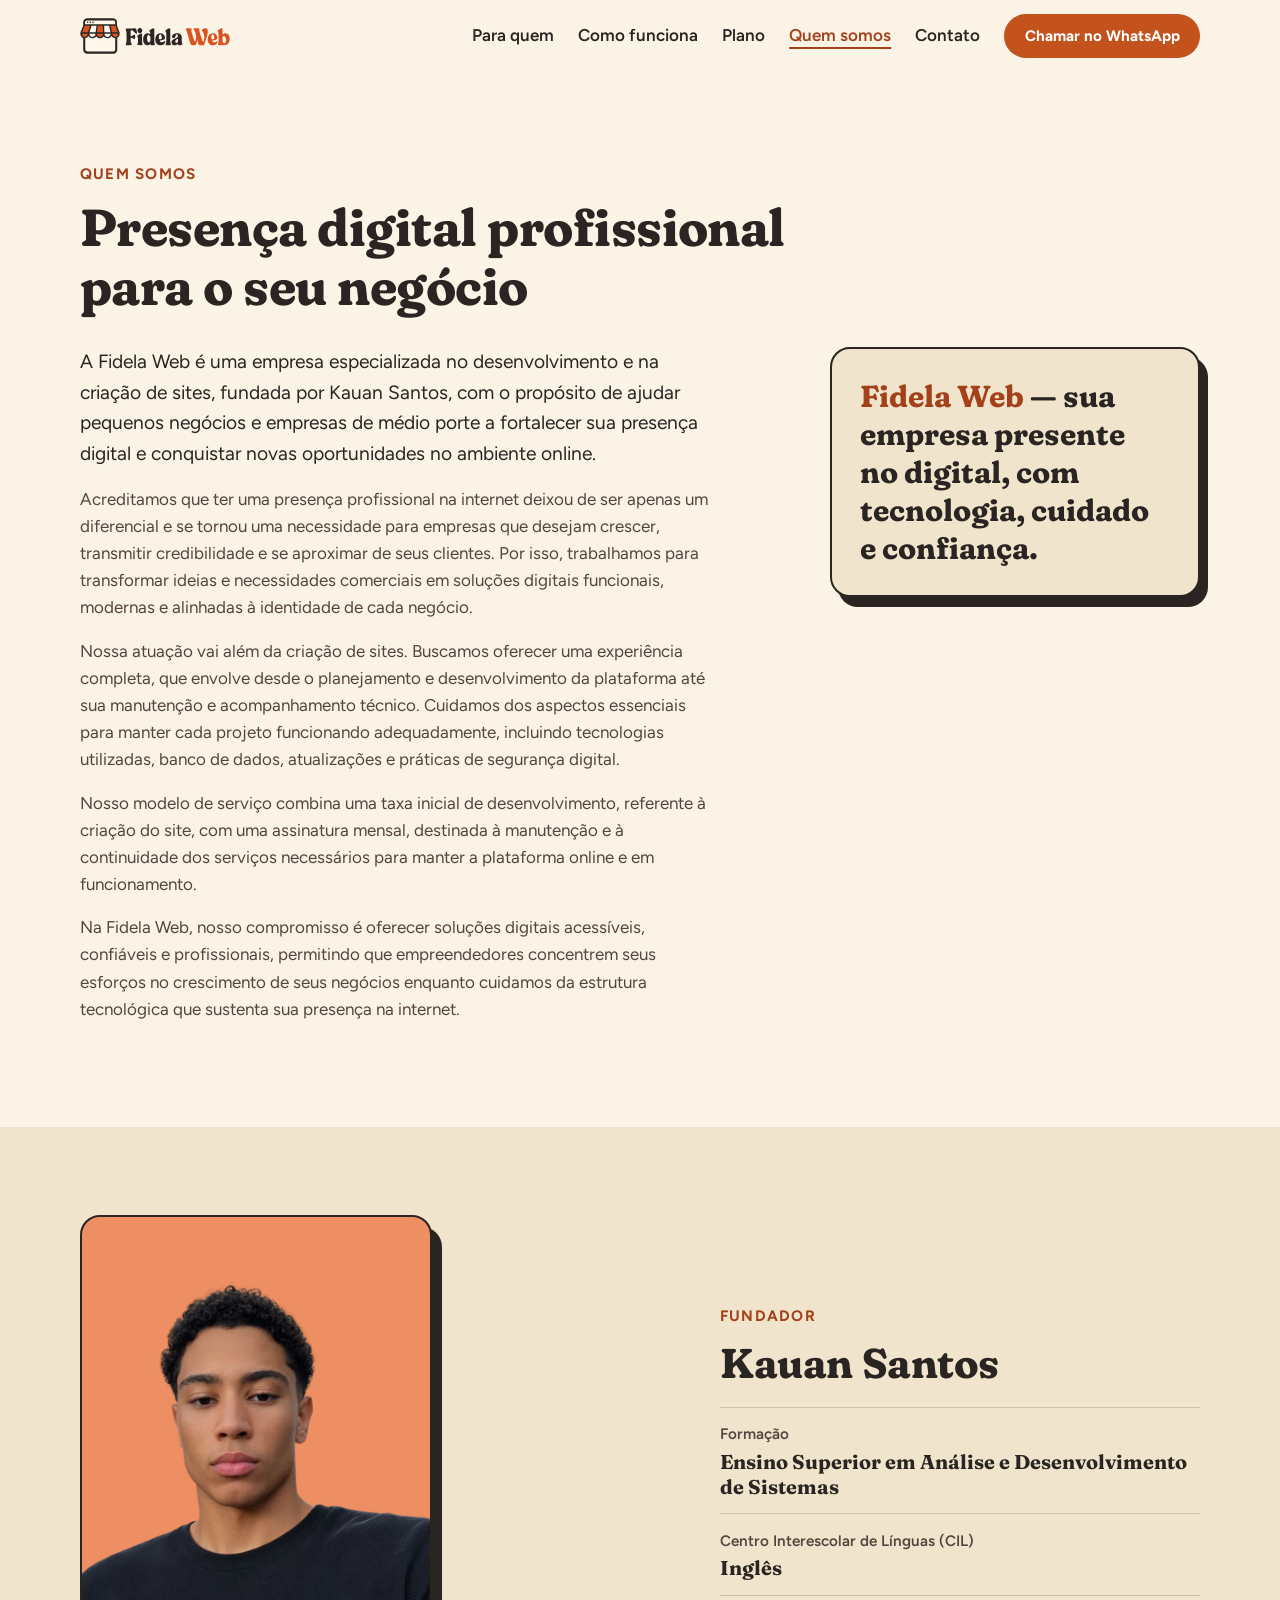
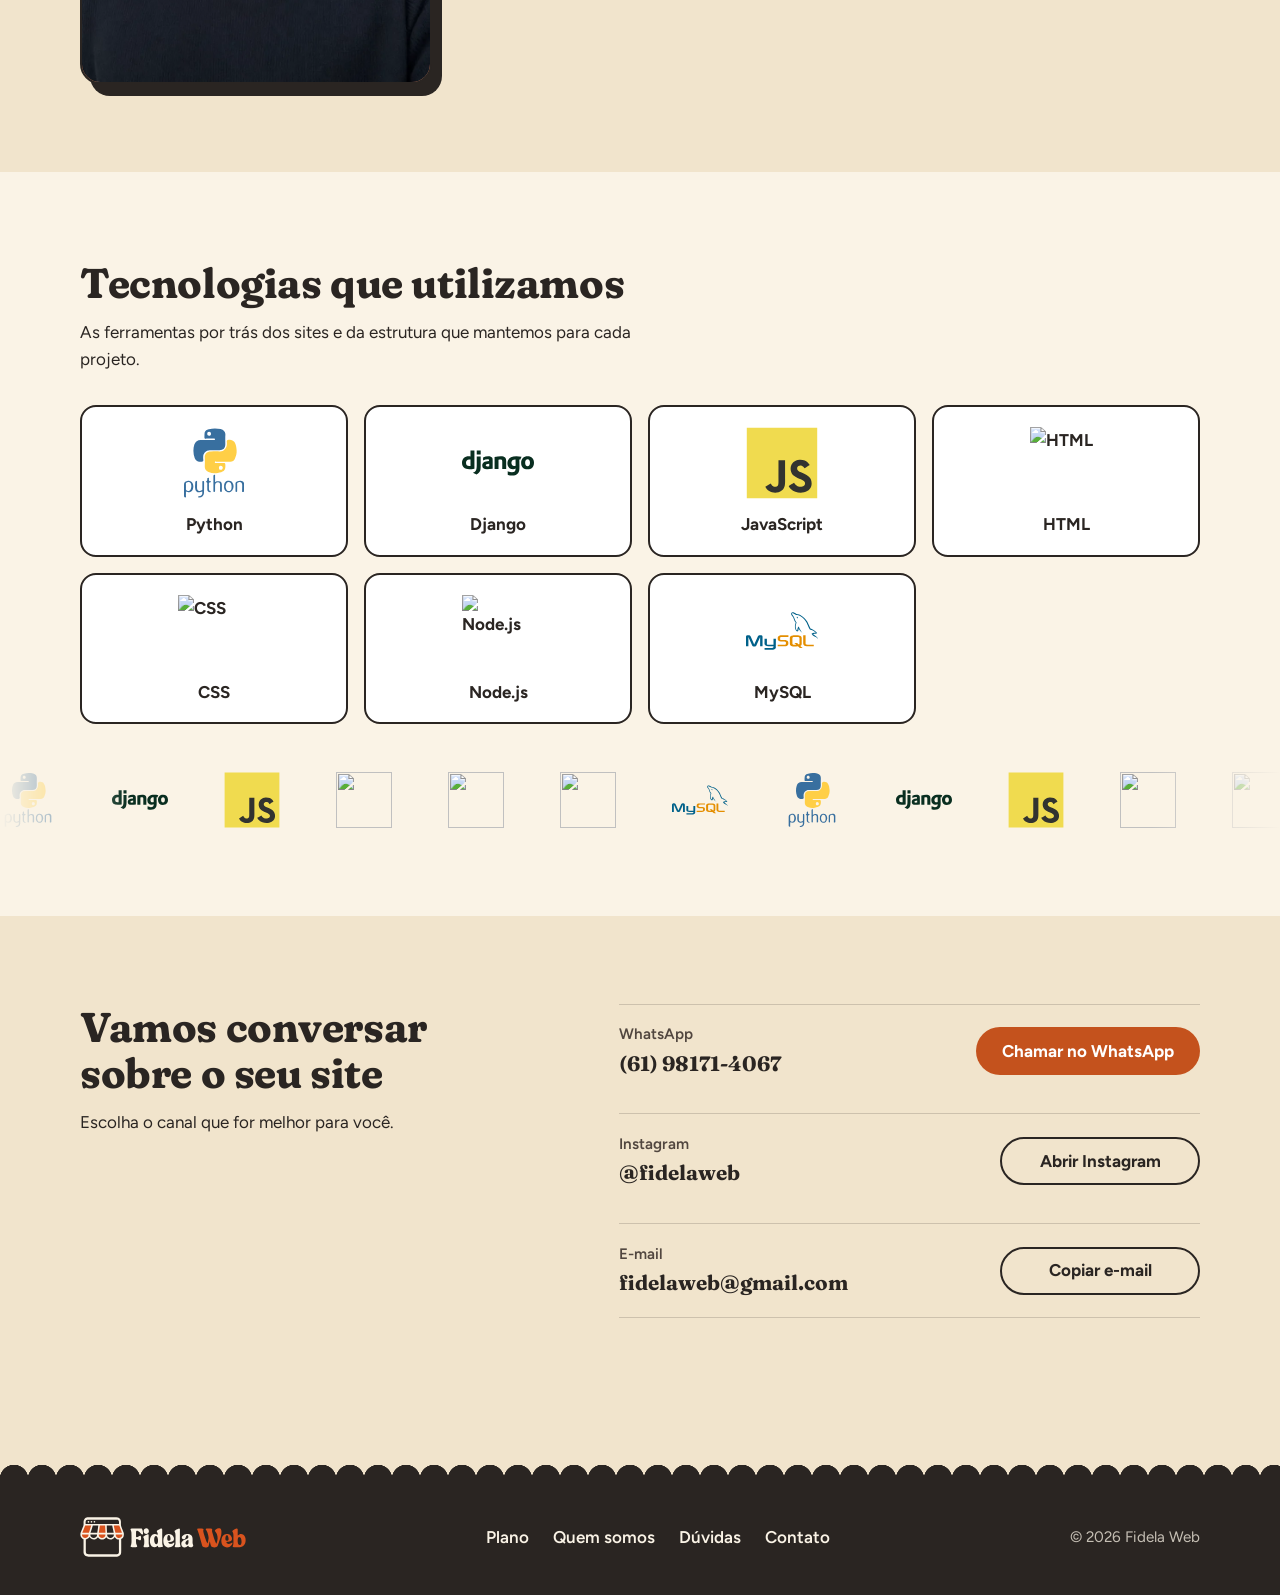
==== commit cdb882c2: "fix: usa html5.svg, css3.svg e wordmark do Node.js na página Quem somos Co-Authored-By: Claude Sonne" ====
--- a/quem-somos.html
+++ b/quem-somos.html
@@ -99,9 +99,9 @@
           <li><img src="assets/python.svg" alt="Python" width="128" height="128" loading="lazy"><span>Python</span></li>
           <li><img src="assets/django.svg" alt="Django" width="128" height="128" loading="lazy"><span>Django</span></li>
           <li><img src="assets/javascript.svg" alt="JavaScript" width="128" height="128" loading="lazy"><span>JavaScript</span></li>
-          <li><img src="assets/html.webp" alt="HTML" width="500" height="400" loading="lazy"><span>HTML</span></li>
-          <li><img src="assets/css.webp" alt="CSS" width="500" height="525" loading="lazy"><span>CSS</span></li>
-          <li><img src="assets/nodejs.svg" alt="Node.js" width="128" height="128" loading="lazy"><span>Node.js</span></li>
+          <li><img src="assets/html5.svg" alt="HTML" width="128" height="128" loading="lazy"><span>HTML</span></li>
+          <li><img src="assets/css3.svg" alt="CSS" width="128" height="128" loading="lazy"><span>CSS</span></li>
+          <li><img src="assets/nodejs-original-wordmark.svg" alt="Node.js" width="128" height="128" loading="lazy"><span>Node.js</span></li>
           <li><img src="assets/mysql.svg" alt="MySQL" width="128" height="128" loading="lazy"><span>MySQL</span></li>
         </ul>
       </div>
@@ -113,18 +113,18 @@
             <li><img src="assets/python.svg" alt="" loading="lazy"></li>
             <li><img src="assets/django.svg" alt="" loading="lazy"></li>
             <li><img src="assets/javascript.svg" alt="" loading="lazy"></li>
-            <li><img src="assets/html.webp" alt="" loading="lazy"></li>
-            <li><img src="assets/css.webp" alt="" loading="lazy"></li>
-            <li><img src="assets/nodejs.svg" alt="" loading="lazy"></li>
+            <li><img src="assets/html5.svg" alt="" loading="lazy"></li>
+            <li><img src="assets/css3.svg" alt="" loading="lazy"></li>
+            <li><img src="assets/nodejs-original-wordmark.svg" alt="" loading="lazy"></li>
             <li><img src="assets/mysql.svg" alt="" loading="lazy"></li>
           </ul>
           <ul>
             <li><img src="assets/python.svg" alt="" loading="lazy"></li>
             <li><img src="assets/django.svg" alt="" loading="lazy"></li>
             <li><img src="assets/javascript.svg" alt="" loading="lazy"></li>
-            <li><img src="assets/html.webp" alt="" loading="lazy"></li>
-            <li><img src="assets/css.webp" alt="" loading="lazy"></li>
-            <li><img src="assets/nodejs.svg" alt="" loading="lazy"></li>
+            <li><img src="assets/html5.svg" alt="" loading="lazy"></li>
+            <li><img src="assets/css3.svg" alt="" loading="lazy"></li>
+            <li><img src="assets/nodejs-original-wordmark.svg" alt="" loading="lazy"></li>
             <li><img src="assets/mysql.svg" alt="" loading="lazy"></li>
           </ul>
         </div>
